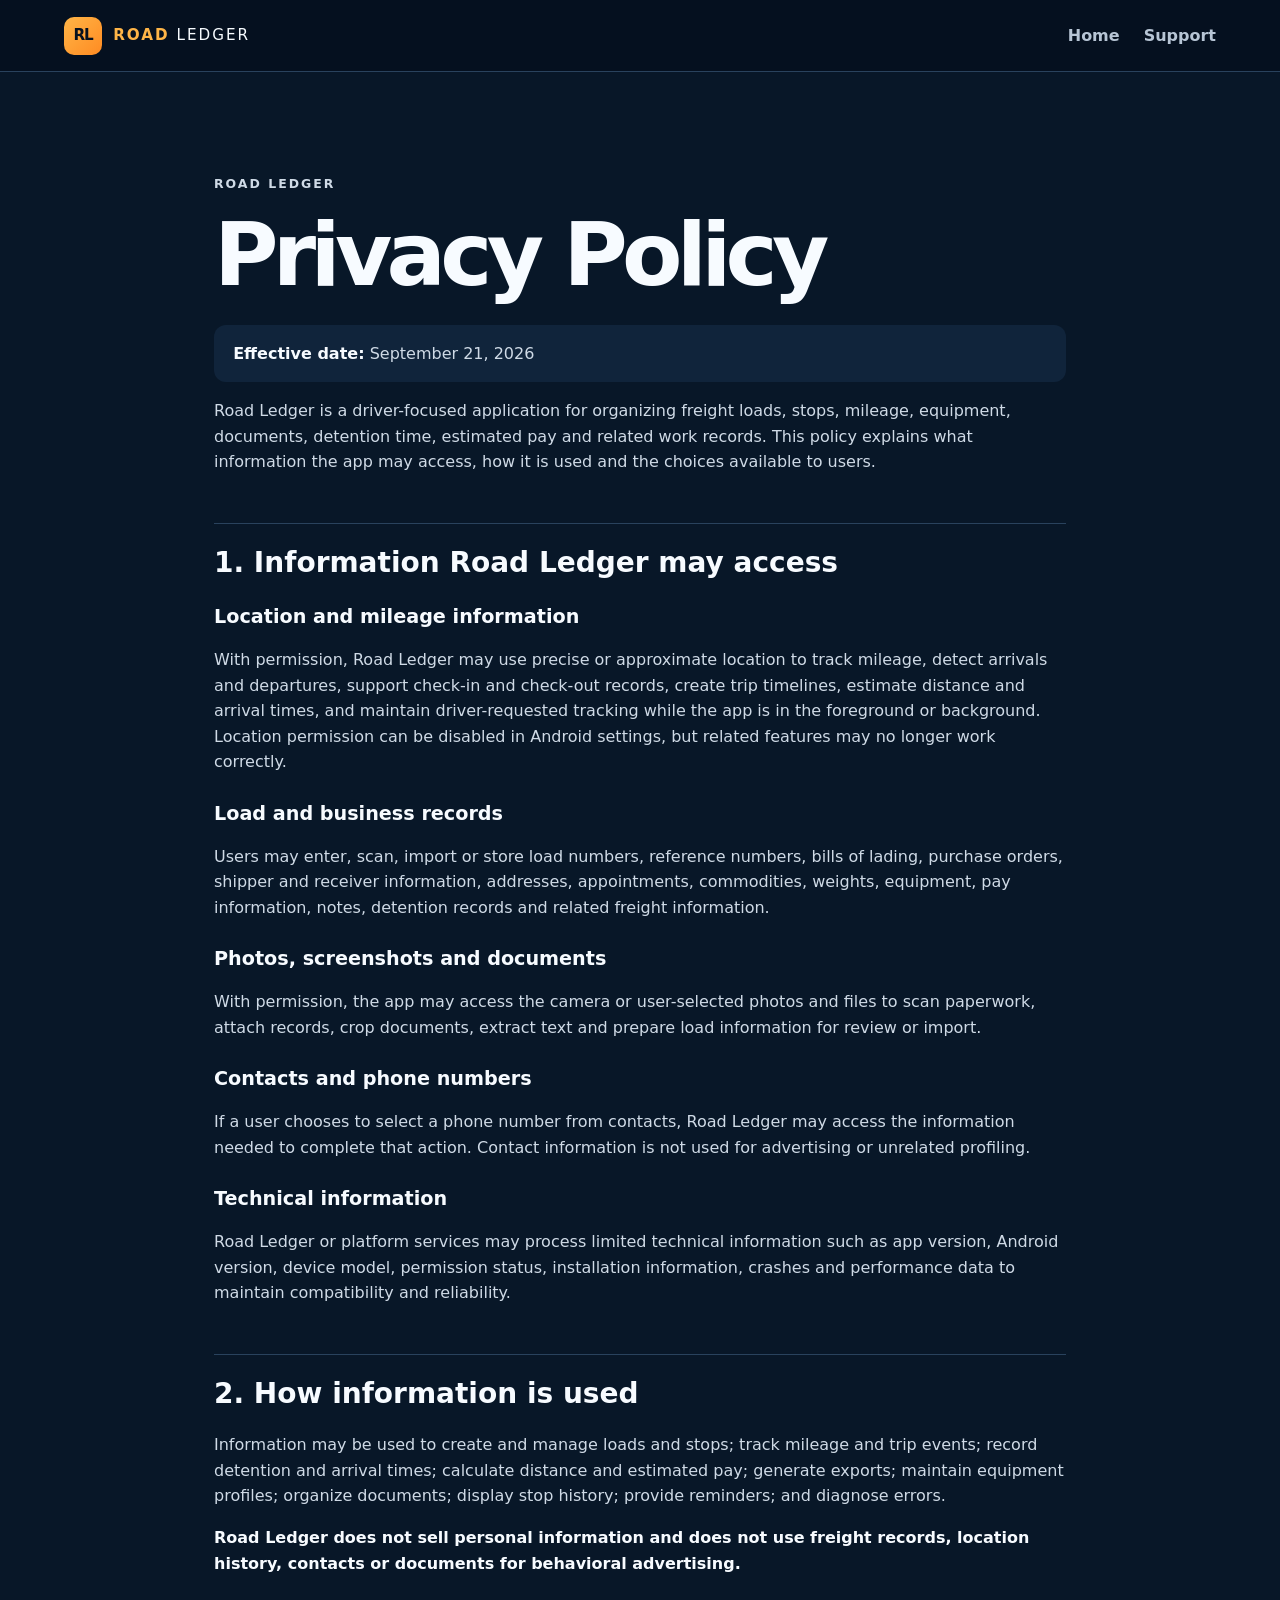
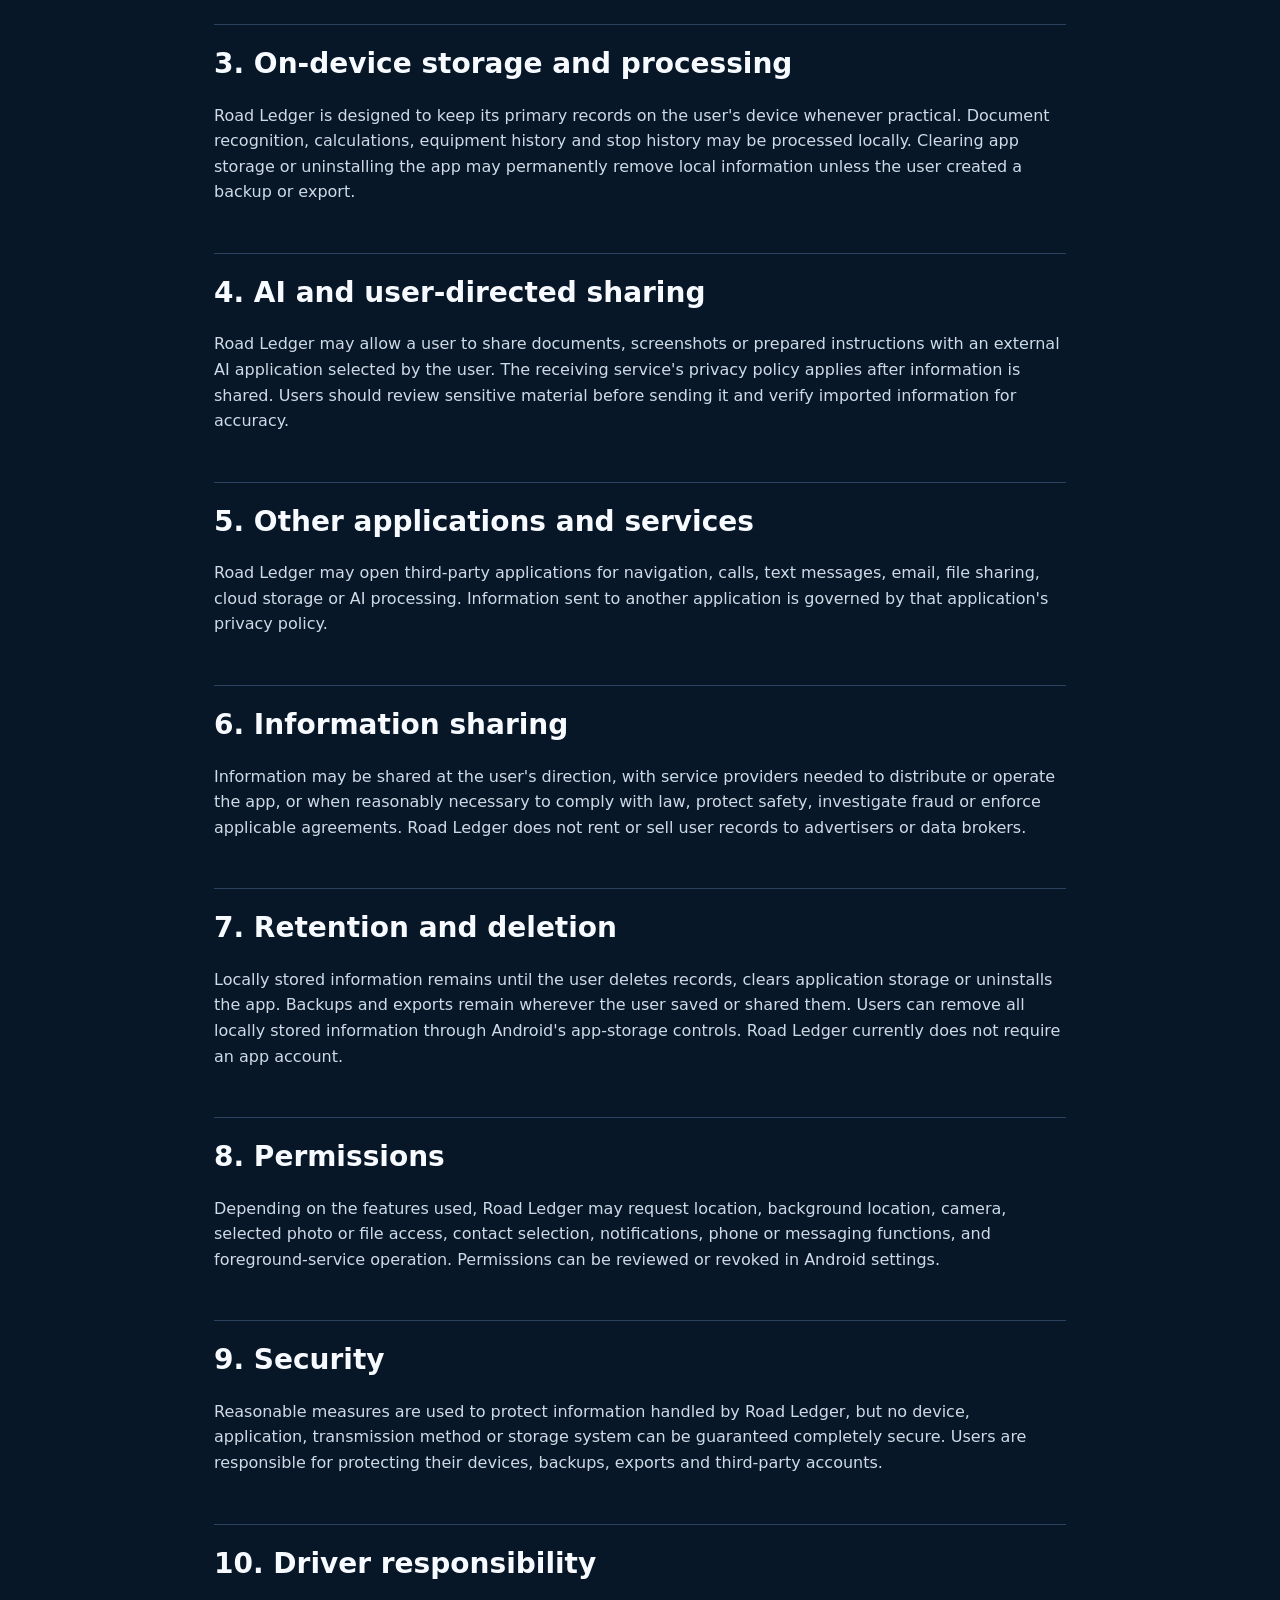
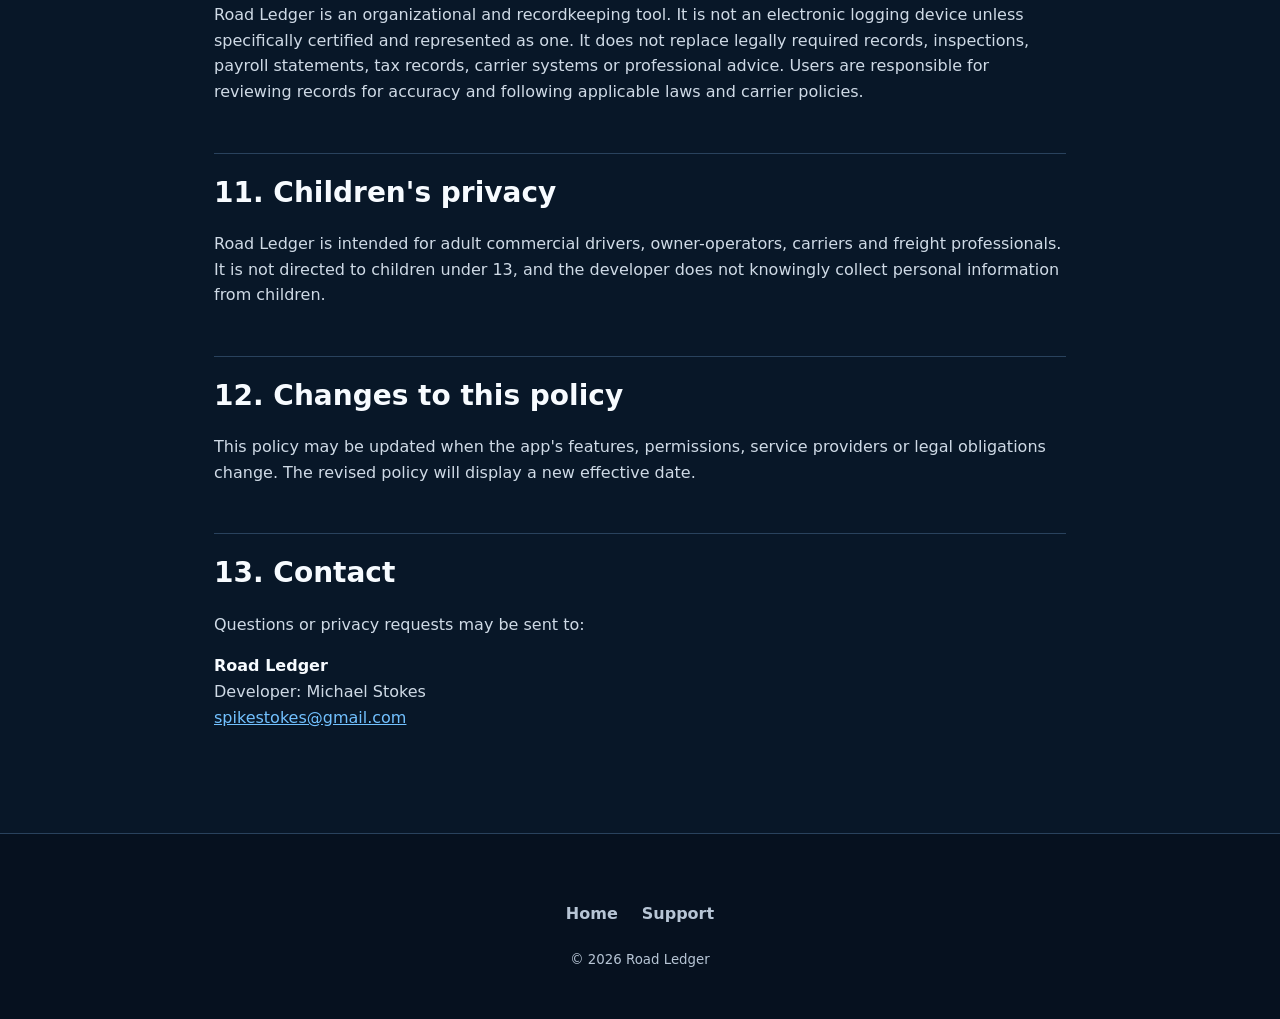
==== privacy.html @ 6181ffcd "Add files via upload" ====
<!doctype html>
<html lang="en">
<head>
  <meta charset="utf-8">
  <meta name="viewport" content="width=device-width, initial-scale=1">
  <meta name="theme-color" content="#081728">
  <meta name="description" content="Privacy Policy for the Road Ledger Android application.">
  <title>Privacy Policy | Road Ledger</title>
  <link rel="icon" href="favicon.svg" type="image/svg+xml">
  <link rel="stylesheet" href="styles.css">
</head>
<body>
  <a class="skip-link" href="#main">Skip to content</a>
  <header class="site-header">
    <a class="brand" href="index.html"><span class="brand-mark" aria-hidden="true">RL</span><span><b>ROAD</b> LEDGER</span></a>
    <nav aria-label="Main navigation"><a href="index.html">Home</a><a href="support.html">Support</a></nav>
  </header>
  <main id="main" class="legal-page">
    <p class="eyebrow">ROAD LEDGER</p>
    <h1>Privacy Policy</h1>
    <p class="legal-date"><strong>Effective date:</strong> September 21, 2026</p>
    <p>Road Ledger is a driver-focused application for organizing freight loads, stops, mileage, equipment, documents, detention time, estimated pay and related work records. This policy explains what information the app may access, how it is used and the choices available to users.</p>

    <h2>1. Information Road Ledger may access</h2>
    <h3>Location and mileage information</h3>
    <p>With permission, Road Ledger may use precise or approximate location to track mileage, detect arrivals and departures, support check-in and check-out records, create trip timelines, estimate distance and arrival times, and maintain driver-requested tracking while the app is in the foreground or background. Location permission can be disabled in Android settings, but related features may no longer work correctly.</p>
    <h3>Load and business records</h3>
    <p>Users may enter, scan, import or store load numbers, reference numbers, bills of lading, purchase orders, shipper and receiver information, addresses, appointments, commodities, weights, equipment, pay information, notes, detention records and related freight information.</p>
    <h3>Photos, screenshots and documents</h3>
    <p>With permission, the app may access the camera or user-selected photos and files to scan paperwork, attach records, crop documents, extract text and prepare load information for review or import.</p>
    <h3>Contacts and phone numbers</h3>
    <p>If a user chooses to select a phone number from contacts, Road Ledger may access the information needed to complete that action. Contact information is not used for advertising or unrelated profiling.</p>
    <h3>Technical information</h3>
    <p>Road Ledger or platform services may process limited technical information such as app version, Android version, device model, permission status, installation information, crashes and performance data to maintain compatibility and reliability.</p>

    <h2>2. How information is used</h2>
    <p>Information may be used to create and manage loads and stops; track mileage and trip events; record detention and arrival times; calculate distance and estimated pay; generate exports; maintain equipment profiles; organize documents; display stop history; provide reminders; and diagnose errors.</p>
    <p><strong>Road Ledger does not sell personal information and does not use freight records, location history, contacts or documents for behavioral advertising.</strong></p>

    <h2>3. On-device storage and processing</h2>
    <p>Road Ledger is designed to keep its primary records on the user's device whenever practical. Document recognition, calculations, equipment history and stop history may be processed locally. Clearing app storage or uninstalling the app may permanently remove local information unless the user created a backup or export.</p>

    <h2>4. AI and user-directed sharing</h2>
    <p>Road Ledger may allow a user to share documents, screenshots or prepared instructions with an external AI application selected by the user. The receiving service's privacy policy applies after information is shared. Users should review sensitive material before sending it and verify imported information for accuracy.</p>

    <h2>5. Other applications and services</h2>
    <p>Road Ledger may open third-party applications for navigation, calls, text messages, email, file sharing, cloud storage or AI processing. Information sent to another application is governed by that application's privacy policy.</p>

    <h2>6. Information sharing</h2>
    <p>Information may be shared at the user's direction, with service providers needed to distribute or operate the app, or when reasonably necessary to comply with law, protect safety, investigate fraud or enforce applicable agreements. Road Ledger does not rent or sell user records to advertisers or data brokers.</p>

    <h2>7. Retention and deletion</h2>
    <p>Locally stored information remains until the user deletes records, clears application storage or uninstalls the app. Backups and exports remain wherever the user saved or shared them. Users can remove all locally stored information through Android's app-storage controls. Road Ledger currently does not require an app account.</p>

    <h2>8. Permissions</h2>
    <p>Depending on the features used, Road Ledger may request location, background location, camera, selected photo or file access, contact selection, notifications, phone or messaging functions, and foreground-service operation. Permissions can be reviewed or revoked in Android settings.</p>

    <h2>9. Security</h2>
    <p>Reasonable measures are used to protect information handled by Road Ledger, but no device, application, transmission method or storage system can be guaranteed completely secure. Users are responsible for protecting their devices, backups, exports and third-party accounts.</p>

    <h2>10. Driver responsibility</h2>
    <p>Road Ledger is an organizational and recordkeeping tool. It is not an electronic logging device unless specifically certified and represented as one. It does not replace legally required records, inspections, payroll statements, tax records, carrier systems or professional advice. Users are responsible for reviewing records for accuracy and following applicable laws and carrier policies.</p>

    <h2>11. Children's privacy</h2>
    <p>Road Ledger is intended for adult commercial drivers, owner-operators, carriers and freight professionals. It is not directed to children under 13, and the developer does not knowingly collect personal information from children.</p>

    <h2>12. Changes to this policy</h2>
    <p>This policy may be updated when the app's features, permissions, service providers or legal obligations change. The revised policy will display a new effective date.</p>

    <h2>13. Contact</h2>
    <p>Questions or privacy requests may be sent to:</p>
    <address><strong>Road Ledger</strong><br>Developer: Michael Stokes<br><a href="mailto:spikestokes@gmail.com">spikestokes@gmail.com</a></address>
  </main>
  <footer><div class="footer-links"><a href="index.html">Home</a><a href="support.html">Support</a></div><small>© <span id="year"></span> Road Ledger</small></footer>
  <script src="script.js"></script>
</body>
</html>
---- styles.css ----
:root {
  --ink: #06111f;
  --navy: #081728;
  --navy-2: #10243b;
  --card: #152b43;
  --line: #29425d;
  --paper: #f5f8fc;
  --text: #f7fbff;
  --muted: #b7c5d5;
  --orange: #ffb547;
  --orange-2: #ff8b22;
  --blue: #39a9ff;
  --green: #19c98b;
  --radius: 22px;
}

* { box-sizing: border-box; }
html { scroll-behavior: smooth; }
body { margin: 0; background: var(--navy); color: var(--text); font-family: Inter, ui-sans-serif, system-ui, -apple-system, BlinkMacSystemFont, "Segoe UI", sans-serif; line-height: 1.6; }
a { color: inherit; }
.skip-link { position: absolute; left: -999px; top: 0; background: var(--orange); color: var(--ink); padding: .75rem 1rem; z-index: 20; }
.skip-link:focus { left: 1rem; top: 1rem; }
.site-header { position: sticky; top: 0; z-index: 10; min-height: 72px; display: flex; align-items: center; justify-content: space-between; gap: 1rem; padding: 0 5vw; background: rgba(6,17,31,.92); border-bottom: 1px solid var(--line); backdrop-filter: blur(16px); }
.brand { display: inline-flex; align-items: center; gap: .7rem; text-decoration: none; letter-spacing: .13em; font-size: .95rem; }
.brand b { color: var(--orange); }
.brand-mark { display: grid; place-items: center; width: 38px; height: 38px; border-radius: 10px; color: var(--ink); background: linear-gradient(135deg,var(--orange),var(--orange-2)); font-weight: 900; letter-spacing: -.08em; }
nav { display: flex; align-items: center; gap: 1.5rem; }
nav a, .footer-links a { color: var(--muted); text-decoration: none; font-weight: 700; }
nav a:hover, nav a:focus, .footer-links a:hover { color: var(--orange); }
.menu-button { display: none; border: 1px solid var(--line); background: var(--navy-2); color: var(--text); padding: .55rem .8rem; border-radius: 10px; font: inherit; font-weight: 800; }

.hero { min-height: 760px; display: grid; grid-template-columns: 1.06fr .94fr; align-items: center; gap: clamp(2rem,6vw,7rem); max-width: 1220px; margin: auto; padding: clamp(4rem,9vw,8rem) 5vw; overflow: hidden; position: relative; }
.hero::before { content: ""; position: absolute; inset: 5% -20% auto 45%; height: 520px; background: radial-gradient(circle,rgba(57,169,255,.18),transparent 62%); pointer-events: none; }
.eyebrow { margin: 0 0 .8rem; color: var(--orange); font-weight: 900; letter-spacing: .16em; font-size: .78rem; }
h1,h2,h3 { line-height: 1.08; margin-top: 0; }
h1 { margin-bottom: 1.4rem; font-size: clamp(3rem,7vw,6.7rem); letter-spacing: -.065em; max-width: 900px; }
h1 span { color: var(--orange); }
.hero-text { max-width: 650px; color: var(--muted); font-size: clamp(1.05rem,2vw,1.35rem); }
.hero-actions { display: flex; flex-wrap: wrap; gap: .9rem; margin-top: 2rem; }
.button { display: inline-flex; align-items: center; justify-content: center; min-height: 52px; padding: .8rem 1.25rem; border-radius: 14px; text-decoration: none; font-weight: 900; }
.button-primary { color: var(--ink); background: linear-gradient(135deg,var(--orange),var(--orange-2)); box-shadow: 0 14px 36px rgba(255,139,34,.2); }
.button-primary:hover { transform: translateY(-2px); }
.button-secondary { color: var(--text); border: 1px solid #5f7590; background: rgba(16,36,59,.7); }
.testing-note { color: #92a5ba; max-width: 620px; font-size: .9rem; }

.app-preview { position: relative; padding: 1.15rem; border: 1px solid #435c78; border-radius: 34px; background: #eef3f9; color: var(--ink); box-shadow: 0 40px 100px rgba(0,0,0,.45); transform: rotate(1.5deg); }
.phone-top { margin: -1.15rem -1.15rem 1rem; padding: 1rem 1.25rem; border-radius: 33px 33px 0 0; background: var(--ink); color: var(--orange); letter-spacing: .18em; display: flex; justify-content: space-between; }
.status-line { border: 1px solid #cbd6e2; border-radius: 18px; padding: 1rem; background: white; }
.status-line span { display: block; color: #647386; font-size: .75rem; font-weight: 800; }
.status-line strong { font-size: 1.25rem; }
.metrics { display: grid; grid-template-columns: 1fr 1fr; gap: .6rem; margin: .7rem 0; }
.metrics div { padding: .8rem; background: #e4eaf1; border-radius: 14px; }
.metrics small { display: block; color: #667487; font-weight: 800; }
.metrics b { font-size: 1.2rem; }
.stop-card { padding: 1.2rem; border: 2px solid var(--green); border-radius: 20px; background: white; }
.stop-card small { color: #087e5a; font-weight: 900; }
.stop-card h2 { margin: .5rem 0; font-size: 1.55rem; }
.stop-card p { margin: 0 0 1rem; color: #526174; }
.mock-button { display: block; padding: .8rem; border-radius: 12px; text-align: center; background: #536579; color: white; font-weight: 900; }

.proof-strip { display: grid; grid-template-columns: repeat(3,1fr); gap: 1px; background: var(--line); border-block: 1px solid var(--line); }
.proof-strip div { padding: 1.5rem 5vw; background: var(--ink); }
.proof-strip strong, .proof-strip span { display: block; }
.proof-strip strong { color: var(--orange); font-size: .8rem; letter-spacing: .12em; }
.proof-strip span { color: var(--muted); }
.section { max-width: 1220px; margin: auto; padding: clamp(4.5rem,9vw,8rem) 5vw; }
.section-heading { max-width: 760px; margin-bottom: 3rem; }
.section h2, .cta h2, .support-hero h1 { font-size: clamp(2.3rem,5vw,4.6rem); letter-spacing: -.04em; }
.section-heading > p:last-child, .split-section > div > p:last-child { color: var(--muted); font-size: 1.1rem; }
.feature-grid { display: grid; grid-template-columns: repeat(3,1fr); gap: 1rem; }
.feature-grid article { min-height: 260px; padding: 1.6rem; border: 1px solid var(--line); border-radius: var(--radius); background: linear-gradient(150deg,var(--card),var(--navy-2)); }
.feature-grid article > span { color: var(--orange); font-weight: 900; font-size: .8rem; }
.feature-grid h3 { margin: 2.2rem 0 .7rem; font-size: 1.4rem; }
.feature-grid p { color: var(--muted); }
.split-section { display: grid; grid-template-columns: .85fr 1.15fr; gap: 4rem; align-items: start; }
.driver-list { list-style: none; padding: 0; margin: 0; border-top: 1px solid var(--line); }
.driver-list li { display: flex; justify-content: space-between; gap: 1rem; padding: 1.3rem 0; border-bottom: 1px solid var(--line); }
.driver-list span { color: var(--muted); text-align: right; }
.privacy-callout { max-width: 1110px; display: flex; align-items: center; justify-content: space-between; gap: 2rem; background: linear-gradient(135deg,#102b46,#0b2138); border: 1px solid #35516d; border-radius: 32px; padding: clamp(2rem,5vw,4rem); }
.privacy-callout div { max-width: 700px; }
.privacy-callout p:last-child { color: var(--muted); }
.cta { margin: clamp(4rem,8vw,7rem) 5vw; padding: clamp(3rem,8vw,6rem); text-align: center; border-radius: 34px; background: linear-gradient(145deg,#122c47,#091a2c); border: 1px solid var(--line); }
.cta p:not(.eyebrow) { color: var(--muted); max-width: 760px; margin-inline: auto; }
.cta .button { margin-top: 1.2rem; }
footer { padding: 3rem 5vw; border-top: 1px solid var(--line); background: var(--ink); color: var(--muted); text-align: center; }
.footer-brand { justify-content: center; color: var(--text); }
.footer-links { display: flex; justify-content: center; flex-wrap: wrap; gap: 1.5rem; margin: 1.2rem 0; }

.legal-page, .support-page { max-width: 980px; margin: auto; padding: clamp(4rem,8vw,7rem) 5vw; }
.legal-page h1 { font-size: clamp(3rem,7vw,5.5rem); }
.legal-page h2 { margin-top: 3rem; padding-top: 1.5rem; border-top: 1px solid var(--line); font-size: 1.75rem; }
.legal-page h3 { margin-top: 1.8rem; font-size: 1.2rem; }
.legal-page p, .legal-page address { color: #cfdae6; font-style: normal; }
.legal-page strong { color: var(--text); }
.legal-page a, .support-page a:not(.button) { color: #72c1ff; }
.legal-date { padding: 1rem 1.2rem; border-radius: 12px; background: var(--navy-2); }
.support-hero { padding: 2rem 0 4rem; }
.support-hero > p:not(.eyebrow) { color: var(--muted); font-size: 1.15rem; max-width: 760px; }
.support-grid { display: grid; grid-template-columns: 1fr 1fr; gap: 1rem; }
.support-grid article, .contact-card { padding: 1.7rem; border: 1px solid var(--line); border-radius: var(--radius); background: var(--navy-2); }
.support-grid p, .contact-card p { color: var(--muted); }
.support-grid h2 { font-size: 1.4rem; }
.contact-card { margin-top: 1rem; }

@media (max-width: 850px) {
  .site-header { flex-wrap: wrap; padding-block: .75rem; }
  .menu-button { display: block; }
  #main-nav { display: none; width: 100%; padding: .75rem 0; }
  #main-nav.open { display: flex; }
  .hero { grid-template-columns: 1fr; min-height: auto; }
  .app-preview { max-width: 560px; transform: none; }
  .proof-strip, .feature-grid { grid-template-columns: 1fr 1fr; }
  .split-section { grid-template-columns: 1fr; gap: 2rem; }
  .privacy-callout { margin-inline: 4vw; flex-direction: column; align-items: flex-start; }
}

@media (max-width: 560px) {
  nav { gap: .9rem; }
  .hero { padding-top: 3.5rem; }
  h1 { font-size: clamp(2.8rem,16vw,4.5rem); }
  .hero-actions, .hero-actions .button { width: 100%; }
  .proof-strip, .feature-grid, .support-grid { grid-template-columns: 1fr; }
  .proof-strip div { padding: 1.2rem 5vw; }
  .driver-list li { flex-direction: column; }
  .driver-list span { text-align: left; }
  .privacy-callout .button { width: 100%; }
}

@media (prefers-reduced-motion: no-preference) {
  .button, .feature-grid article { transition: transform .2s ease, border-color .2s ease; }
  .feature-grid article:hover { transform: translateY(-4px); border-color: #54708c; }
}
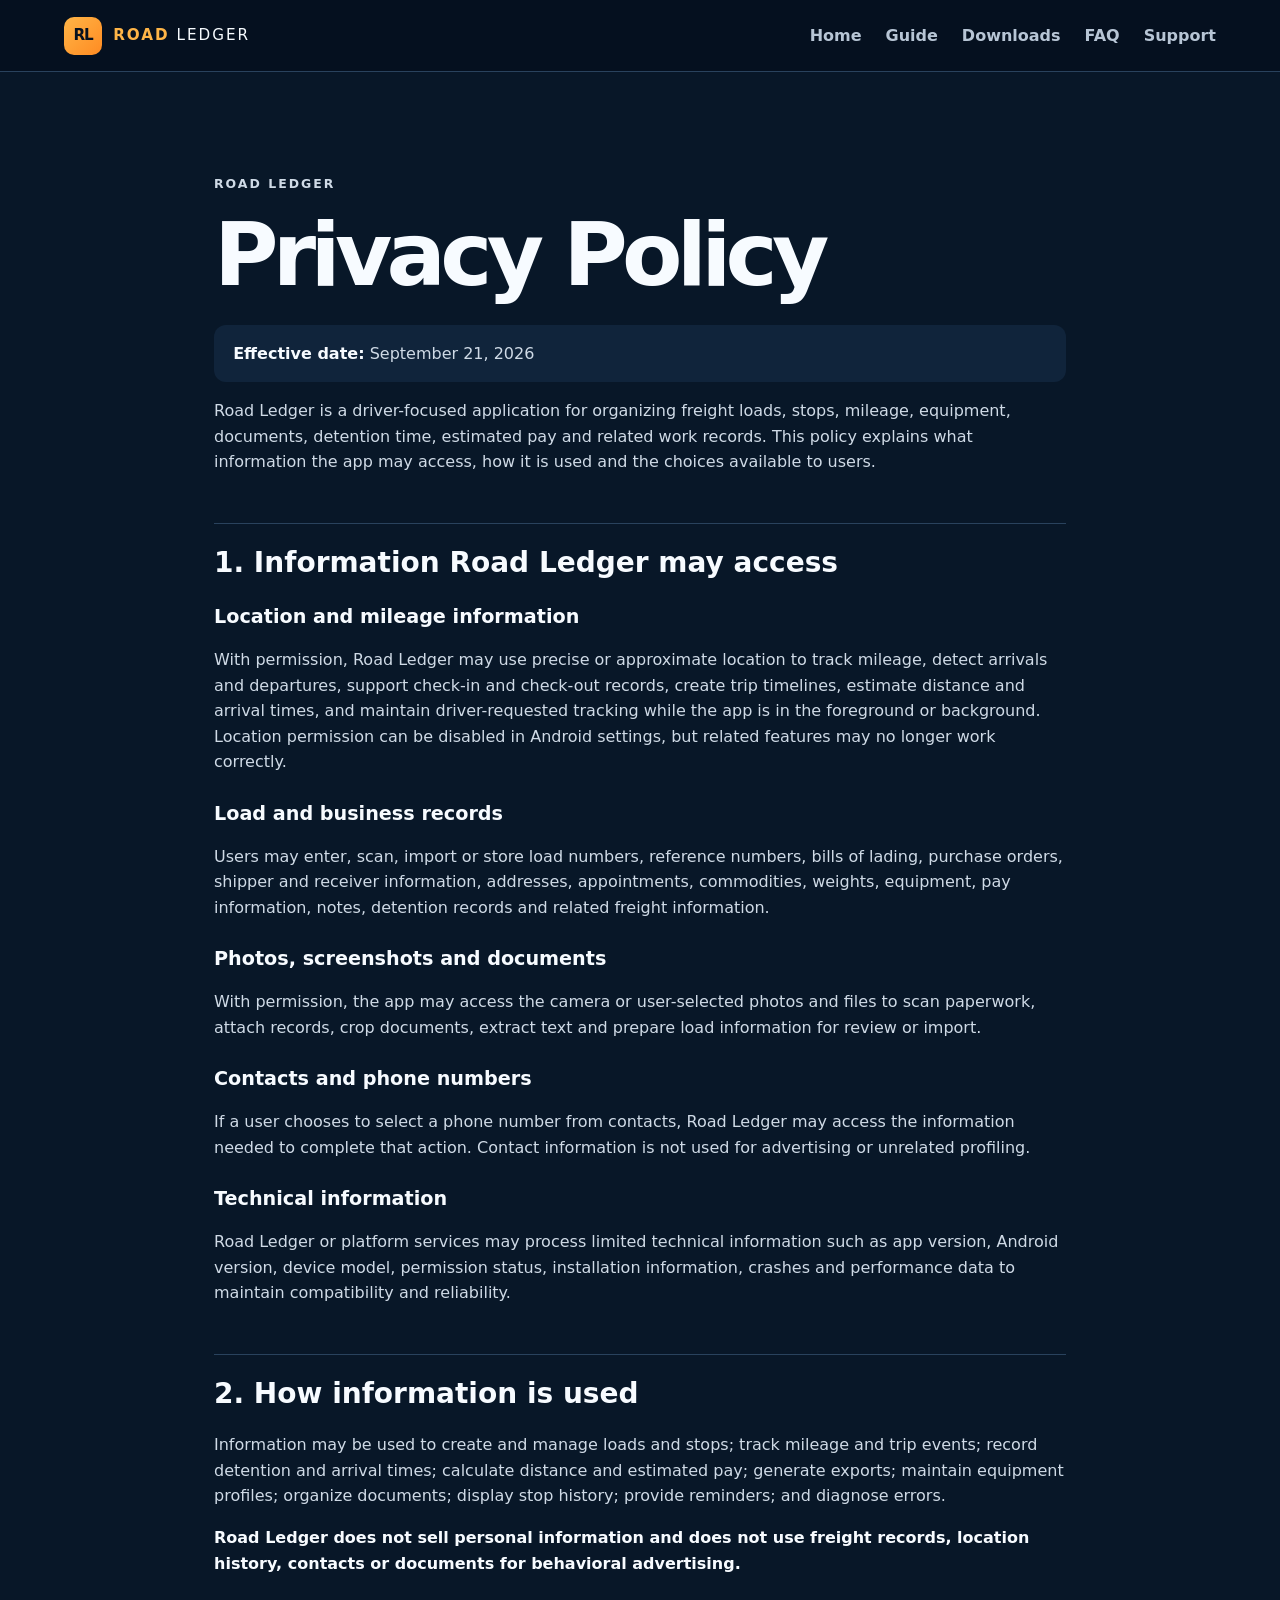
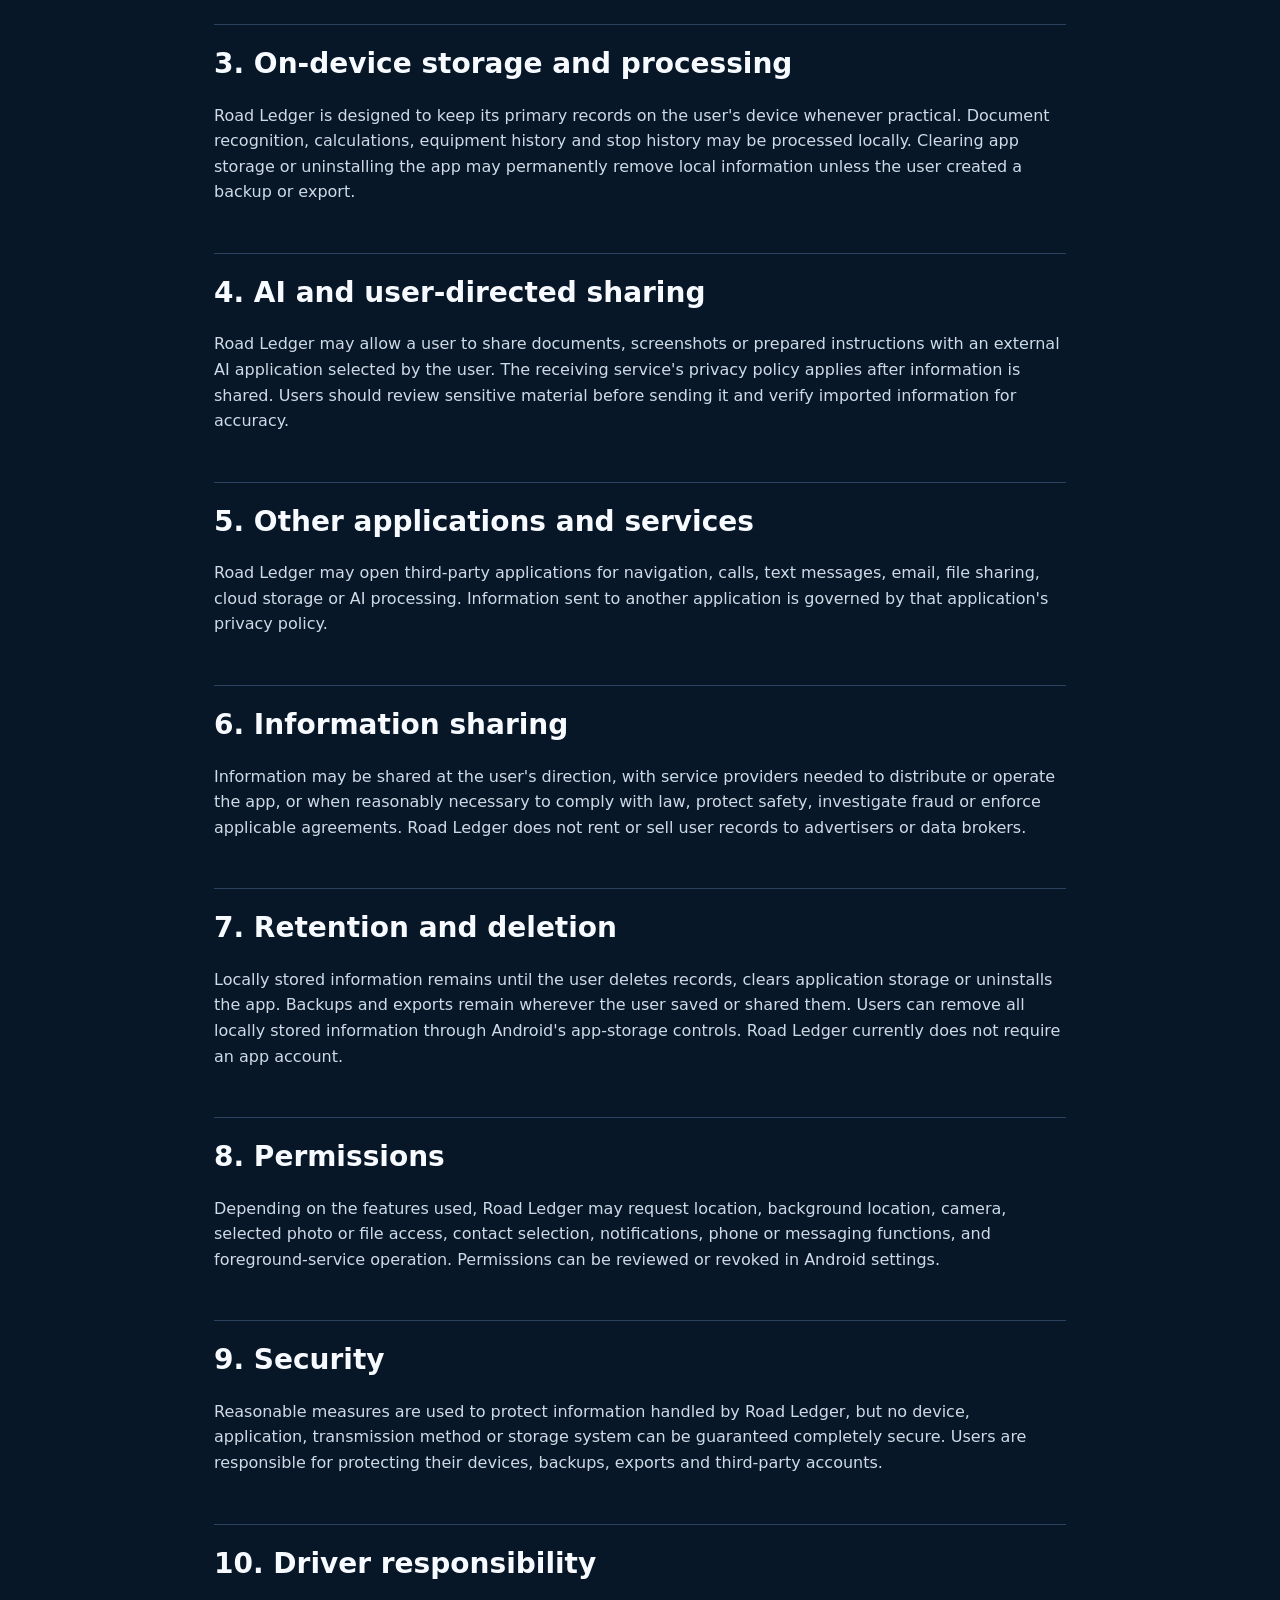
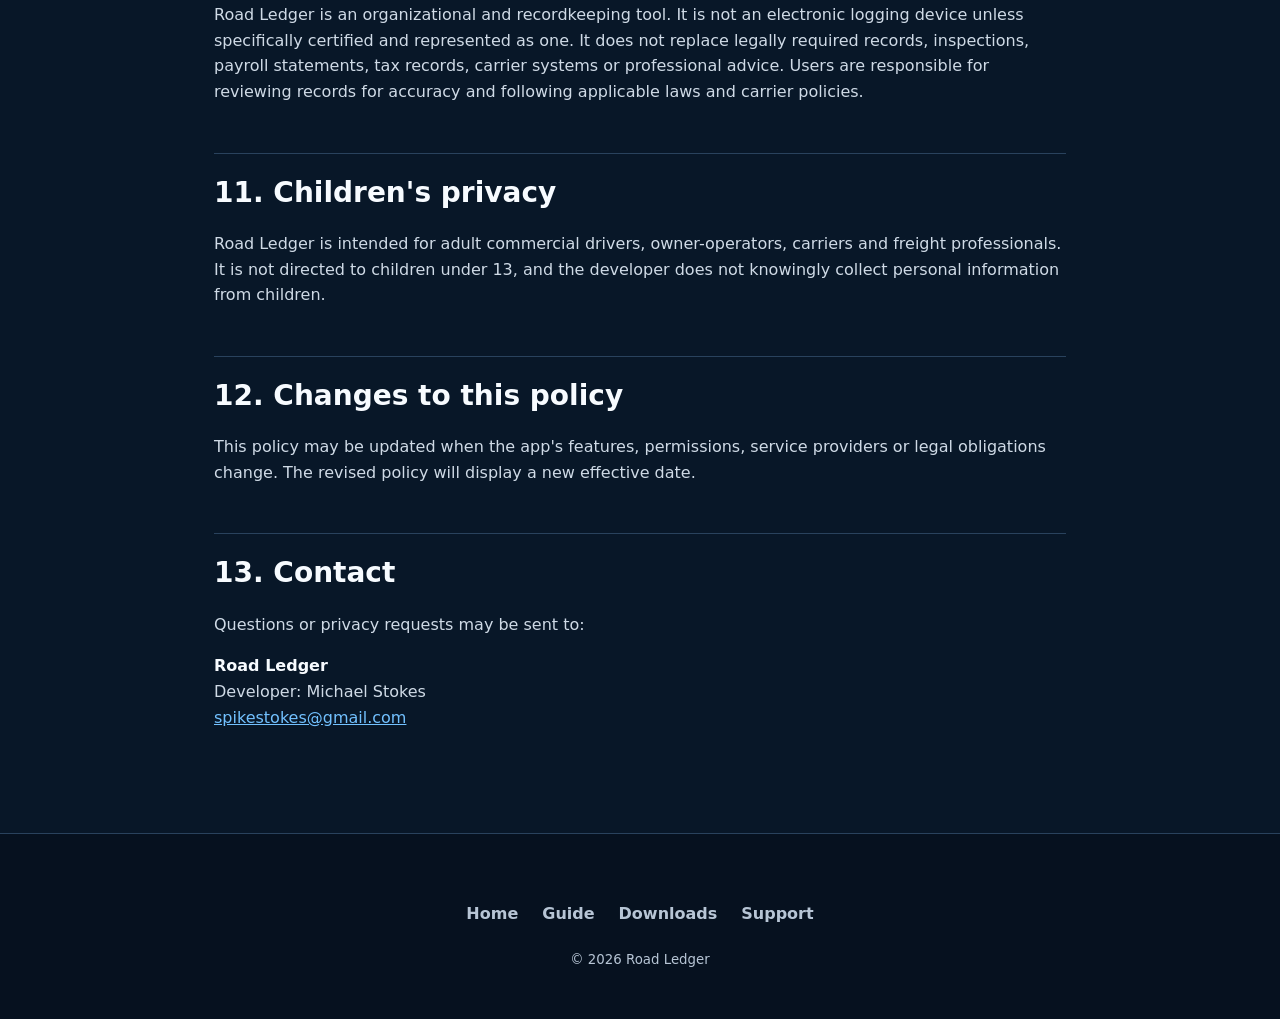
==== commit 4bc5be6c: "Connect Road Ledger site pages and responsive resources design" ====
--- a/privacy.html
+++ b/privacy.html
@@ -13,7 +13,7 @@
   <a class="skip-link" href="#main">Skip to content</a>
   <header class="site-header">
     <a class="brand" href="index.html"><span class="brand-mark" aria-hidden="true">RL</span><span><b>ROAD</b> LEDGER</span></a>
-    <nav aria-label="Main navigation"><a href="index.html">Home</a><a href="support.html">Support</a></nav>
+    <nav aria-label="Main navigation"><a href="index.html">Home</a><a href="getting-started.html">Guide</a><a href="releases.html">Downloads</a><a href="faq.html">FAQ</a><a href="support.html">Support</a></nav>
   </header>
   <main id="main" class="legal-page">
     <p class="eyebrow">ROAD LEDGER</p>
@@ -71,7 +71,7 @@
     <p>Questions or privacy requests may be sent to:</p>
     <address><strong>Road Ledger</strong><br>Developer: Michael Stokes<br><a href="mailto:spikestokes@gmail.com">spikestokes@gmail.com</a></address>
   </main>
-  <footer><div class="footer-links"><a href="index.html">Home</a><a href="support.html">Support</a></div><small>© <span id="year"></span> Road Ledger</small></footer>
+  <footer><div class="footer-links"><a href="index.html">Home</a><a href="getting-started.html">Guide</a><a href="releases.html">Downloads</a><a href="support.html">Support</a></div><small>© <span id="year"></span> Road Ledger</small></footer>
   <script src="script.js"></script>
 </body>
 </html>
